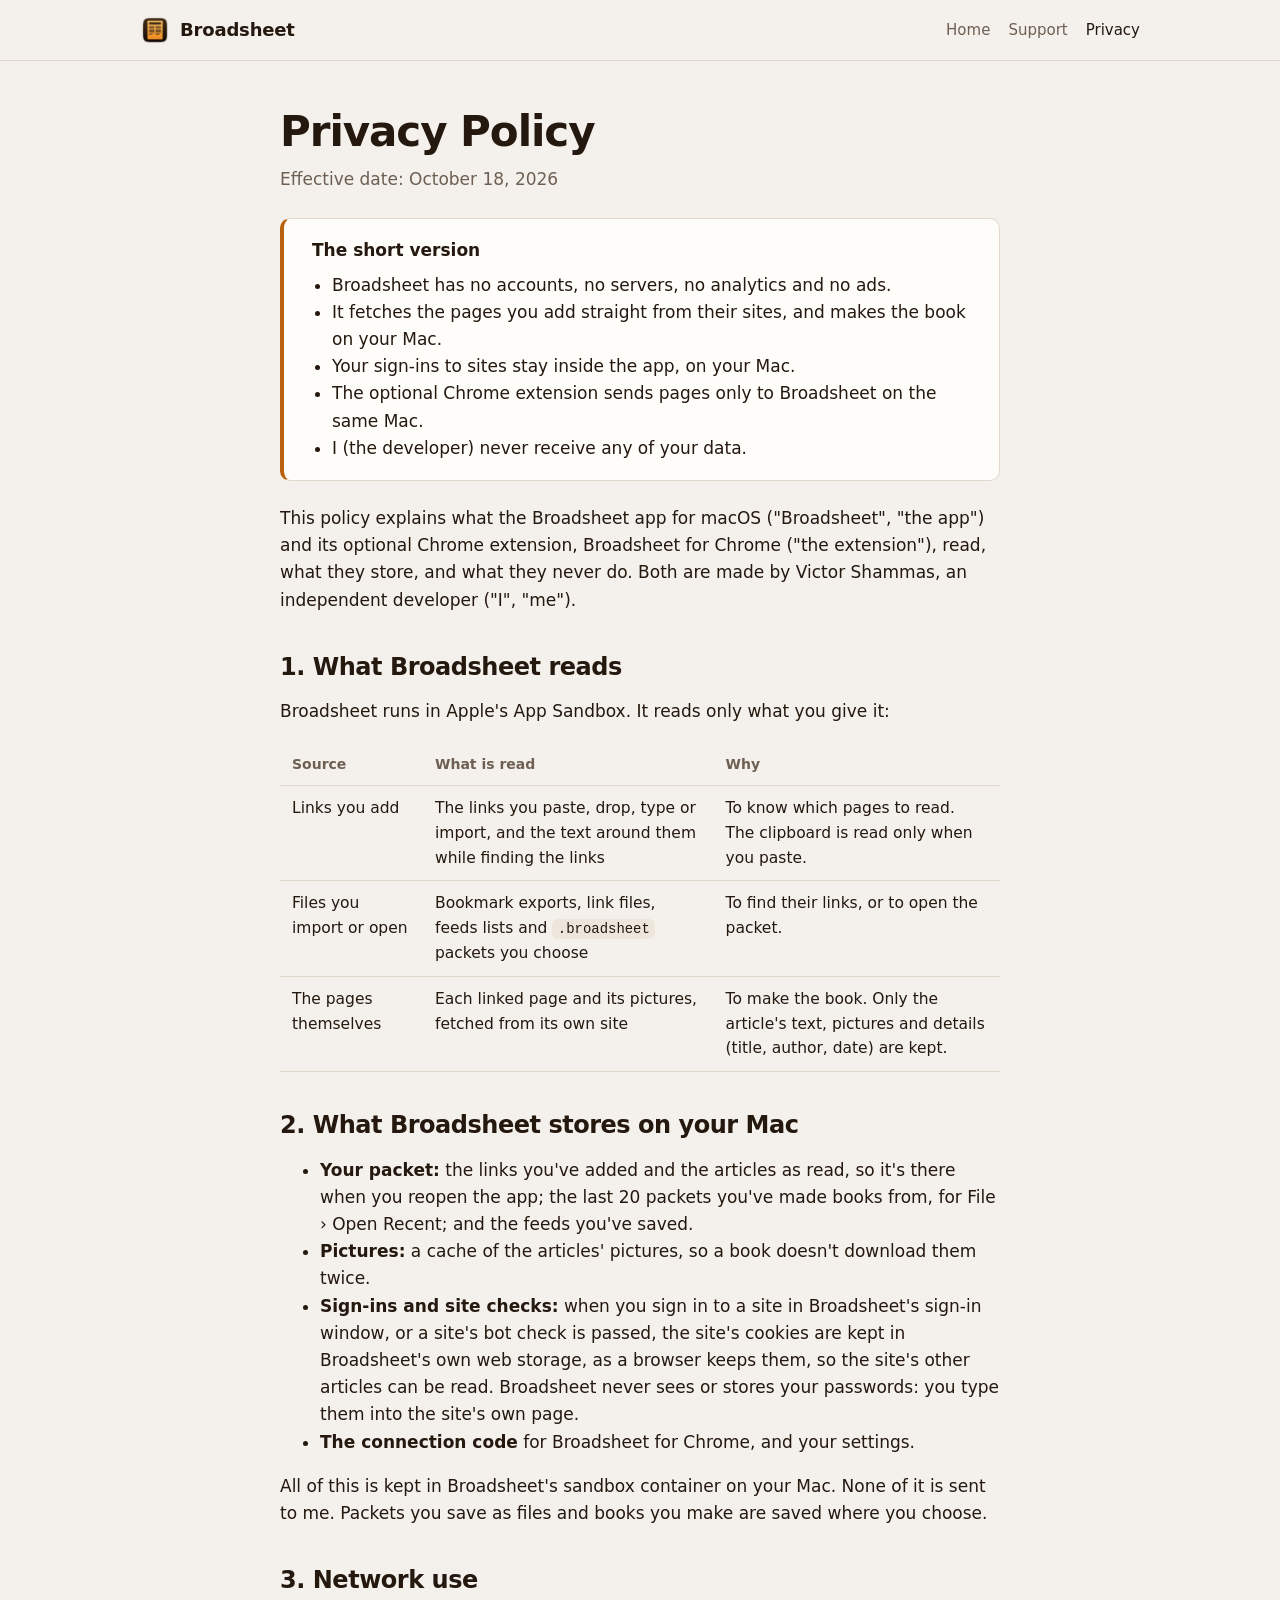
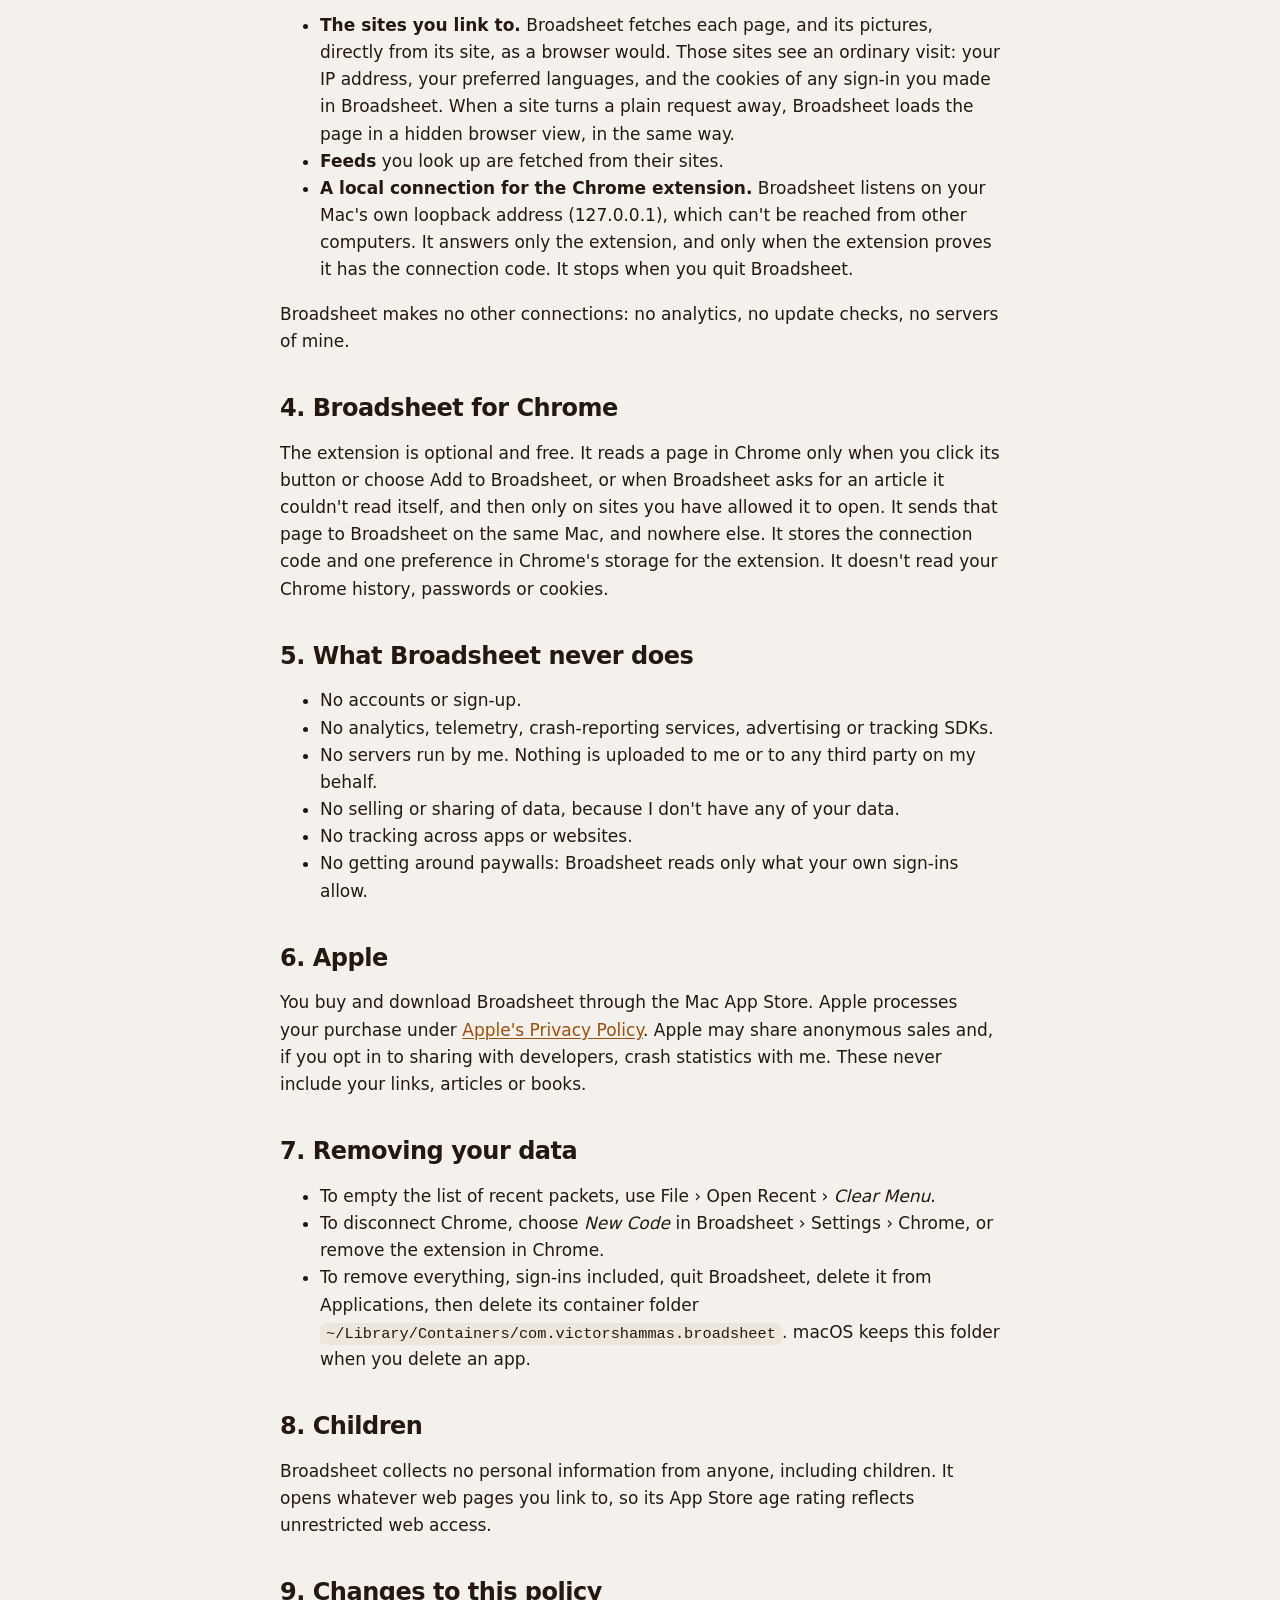
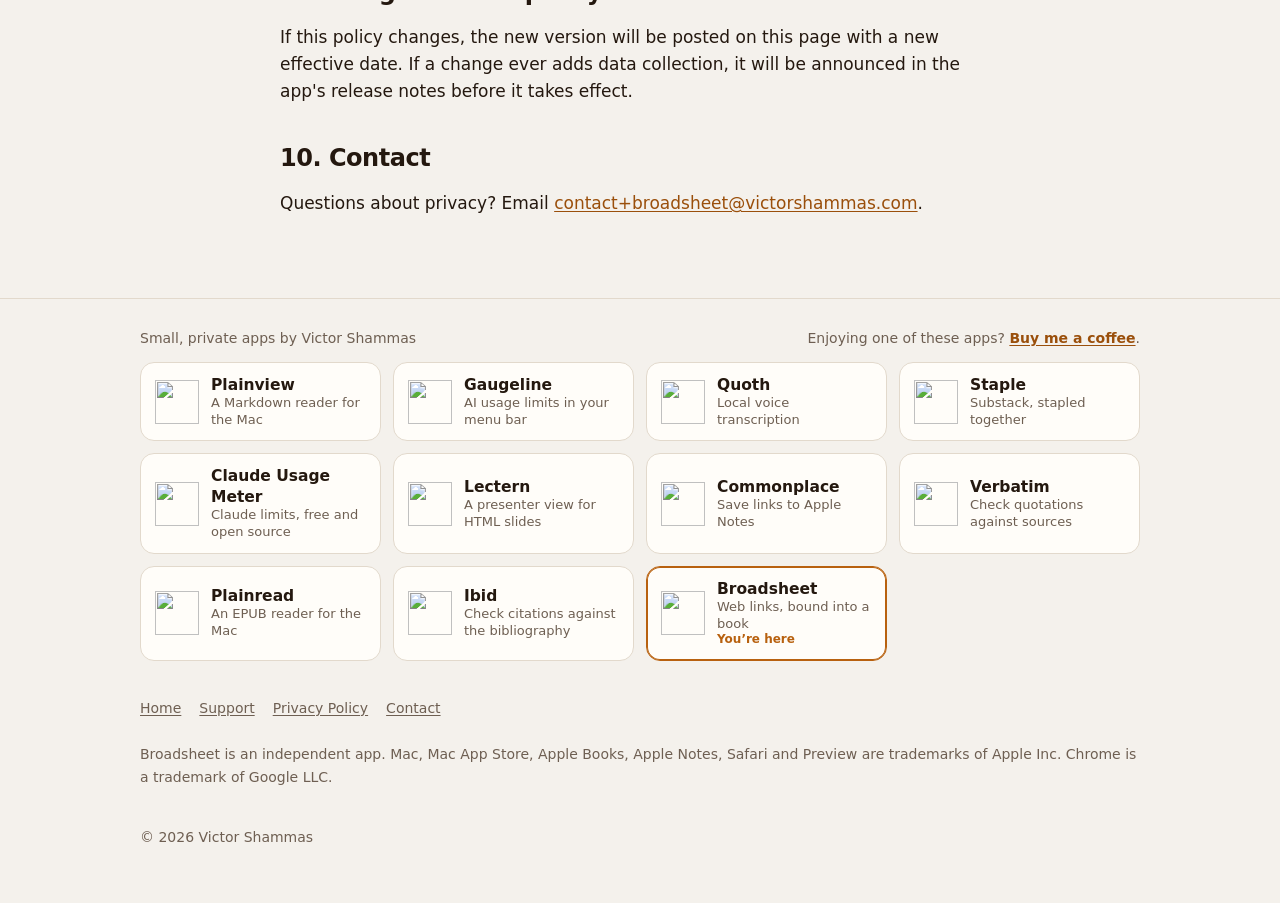
==== privacy.html @ 7d58fc22 "Broadsheet website: home, support and privacy Co-Authored-By: Claude Opus 5.5 <noreply@anthropic.com" ====
<!doctype html>
<html lang="en">
<head>
<meta charset="utf-8">
<meta name="viewport" content="width=device-width, initial-scale=1">
<title>Privacy Policy · Broadsheet</title>
<meta name="description" content="Broadsheet privacy policy: no accounts, no servers, no analytics. Pages come straight from their sites to your Mac, and your sign-ins stay in the app.">
<meta name="color-scheme" content="light dark">
<link rel="icon" type="image/png" href="favicon.png">
<link rel="apple-touch-icon" href="apple-touch-icon.png">
<link rel="stylesheet" href="style.css">
</head>
<body>
<header class="site-header">
  <div class="wrap">
    <a class="brand" href="./"><img src="icon.png" alt="" width="30" height="30">Broadsheet</a>
    <nav class="nav" aria-label="Main">
      <a href="./" class="hide-sm">Home</a>
      <a href="support.html">Support</a>
      <a href="privacy.html" aria-current="page">Privacy</a>
    </nav>
  </div>
</header>

<main class="doc">
  <div class="wrap narrow">
    <h1>Privacy Policy</h1>
    <p class="meta-line">Effective date: October 18, 2026</p>

    <div class="tldr">
      <strong>The short version</strong>
      <ul>
        <li>Broadsheet has no accounts, no servers, no analytics and no ads.</li>
        <li>It fetches the pages you add straight from their sites, and makes the book on your Mac.</li>
        <li>Your sign-ins to sites stay inside the app, on your Mac.</li>
        <li>The optional Chrome extension sends pages only to Broadsheet on the same Mac.</li>
        <li>I (the developer) never receive any of your data.</li>
      </ul>
    </div>

    <p>This policy explains what the Broadsheet app for macOS ("Broadsheet", "the app") and its optional Chrome extension, Broadsheet for Chrome ("the extension"), read, what they store, and what they never do. Both are made by Victor Shammas, an independent developer ("I", "me").</p>

    <h2>1. What Broadsheet reads</h2>
    <p>Broadsheet runs in Apple's App Sandbox. It reads only what you give it:</p>
    <table class="stack">
      <thead><tr><th>Source</th><th>What is read</th><th>Why</th></tr></thead>
      <tbody>
        <tr><td>Links you add</td>
            <td data-label="Read">The links you paste, drop, type or import, and the text around them while finding the links</td>
            <td data-label="Why">To know which pages to read. The clipboard is read only when you paste.</td></tr>
        <tr><td>Files you import or open</td>
            <td data-label="Read">Bookmark exports, link files, feeds lists and <code>.broadsheet</code> packets you choose</td>
            <td data-label="Why">To find their links, or to open the packet.</td></tr>
        <tr><td>The pages themselves</td>
            <td data-label="Read">Each linked page and its pictures, fetched from its own site</td>
            <td data-label="Why">To make the book. Only the article's text, pictures and details (title, author, date) are kept.</td></tr>
      </tbody>
    </table>

    <h2>2. What Broadsheet stores on your Mac</h2>
    <ul>
      <li><strong>Your packet:</strong> the links you've added and the articles as read, so it's there when you reopen the app; the last 20 packets you've made books from, for File › Open Recent; and the feeds you've saved.</li>
      <li><strong>Pictures:</strong> a cache of the articles' pictures, so a book doesn't download them twice.</li>
      <li><strong>Sign-ins and site checks:</strong> when you sign in to a site in Broadsheet's sign-in window, or a site's bot check is passed, the site's cookies are kept in Broadsheet's own web storage, as a browser keeps them, so the site's other articles can be read. Broadsheet never sees or stores your passwords: you type them into the site's own page.</li>
      <li><strong>The connection code</strong> for Broadsheet for Chrome, and your settings.</li>
    </ul>
    <p>All of this is kept in Broadsheet's sandbox container on your Mac. None of it is sent to me. Packets you save as files and books you make are saved where you choose.</p>

    <h2>3. Network use</h2>
    <ul>
      <li><strong>The sites you link to.</strong> Broadsheet fetches each page, and its pictures, directly from its site, as a browser would. Those sites see an ordinary visit: your IP address, your preferred languages, and the cookies of any sign-in you made in Broadsheet. When a site turns a plain request away, Broadsheet loads the page in a hidden browser view, in the same way.</li>
      <li><strong>Feeds</strong> you look up are fetched from their sites.</li>
      <li><strong>A local connection for the Chrome extension.</strong> Broadsheet listens on your Mac's own loopback address (127.0.0.1), which can't be reached from other computers. It answers only the extension, and only when the extension proves it has the connection code. It stops when you quit Broadsheet.</li>
    </ul>
    <p>Broadsheet makes no other connections: no analytics, no update checks, no servers of mine.</p>

    <h2>4. Broadsheet for Chrome</h2>
    <p>The extension is optional and free. It reads a page in Chrome only when you click its button or choose Add to Broadsheet, or when Broadsheet asks for an article it couldn't read itself, and then only on sites you have allowed it to open. It sends that page to Broadsheet on the same Mac, and nowhere else. It stores the connection code and one preference in Chrome's storage for the extension. It doesn't read your Chrome history, passwords or cookies.</p>

    <h2>5. What Broadsheet never does</h2>
    <ul>
      <li>No accounts or sign-up.</li>
      <li>No analytics, telemetry, crash-reporting services, advertising or tracking SDKs.</li>
      <li>No servers run by me. Nothing is uploaded to me or to any third party on my behalf.</li>
      <li>No selling or sharing of data, because I don't have any of your data.</li>
      <li>No tracking across apps or websites.</li>
      <li>No getting around paywalls: Broadsheet reads only what your own sign-ins allow.</li>
    </ul>

    <h2>6. Apple</h2>
    <p>You buy and download Broadsheet through the Mac App Store. Apple processes your purchase under <a href="https://www.apple.com/legal/privacy/">Apple's Privacy Policy</a>. Apple may share anonymous sales and, if you opt in to sharing with developers, crash statistics with me. These never include your links, articles or books.</p>

    <h2>7. Removing your data</h2>
    <ul>
      <li>To empty the list of recent packets, use File › Open Recent › <em>Clear Menu</em>.</li>
      <li>To disconnect Chrome, choose <em>New Code</em> in Broadsheet › Settings › Chrome, or remove the extension in Chrome.</li>
      <li>To remove everything, sign-ins included, quit Broadsheet, delete it from Applications, then delete its container folder <code>~/Library/Containers/com.victorshammas.broadsheet</code>. macOS keeps this folder when you delete an app.</li>
    </ul>

    <h2>8. Children</h2>
    <p>Broadsheet collects no personal information from anyone, including children. It opens whatever web pages you link to, so its App Store age rating reflects unrestricted web access.</p>

    <h2>9. Changes to this policy</h2>
    <p>If this policy changes, the new version will be posted on this page with a new effective date. If a change ever adds data collection, it will be announced in the app's release notes before it takes effect.</p>

    <h2>10. Contact</h2>
    <p>Questions about privacy? Email <a href="mailto:contact+broadsheet@victorshammas.com">contact+broadsheet@victorshammas.com</a>.</p>
  </div>
</main>

<section class="app-bar" aria-label="Apps by Victor Shammas">
  <div class="wrap">
    <div class="app-bar-head">
      <p class="app-bar-title"><a href="https://victorshammas.com/apps/">Small, private apps by Victor Shammas</a></p>
      <p class="app-bar-coffee">Enjoying one of these apps? <a href="https://buymeacoffee.com/victorshammas">Buy me a coffee</a>.</p>
    </div>
    <div class="app-tiles">
      <a class="app-tile" href="https://victorshammas.com/plainview/"><img src="https://victorshammas.com/plainview/icon.png" alt="" width="44" height="44"><span><strong>Plainview</strong><small>A Markdown reader for the Mac</small></span></a>
      <a class="app-tile" href="https://victorshammas.com/gaugeline/"><img src="https://victorshammas.com/gaugeline/icon.png" alt="" width="44" height="44"><span><strong>Gaugeline</strong><small>AI usage limits in your menu bar</small></span></a>
      <a class="app-tile" href="https://victorshammas.com/quoth/"><img src="https://victorshammas.com/quoth/icon.png" alt="" width="44" height="44"><span><strong>Quoth</strong><small>Local voice transcription</small></span></a>
      <a class="app-tile" href="https://victorshammas.com/staple/"><img src="https://victorshammas.com/staple/icon.png" alt="" width="44" height="44"><span><strong>Staple</strong><small>Substack, stapled together</small></span></a>
      <a class="app-tile" href="https://victorshammas.com/claude-usage-meter/"><img src="https://victorshammas.com/claude-usage-meter/icon.png" alt="" width="44" height="44"><span><strong>Claude Usage Meter</strong><small>Claude limits, free and open source</small></span></a>
      <a class="app-tile" href="https://victorshammas.com/lectern/"><img src="https://victorshammas.com/lectern/icon.png" alt="" width="44" height="44"><span><strong>Lectern</strong><small>A presenter view for HTML slides</small></span></a>
      <a class="app-tile" href="https://victorshammas.com/commonplace/"><img src="https://victorshammas.com/commonplace/icon.png" alt="" width="44" height="44"><span><strong>Commonplace</strong><small>Save links to Apple Notes</small></span></a>
      <a class="app-tile" href="https://victorshammas.com/verbatim/"><img src="https://victorshammas.com/verbatim/icon.png" alt="" width="44" height="44"><span><strong>Verbatim</strong><small>Check quotations against sources</small></span></a>
      <a class="app-tile" href="https://victorshammas.com/plainread/"><img src="https://victorshammas.com/plainread/icon.png" alt="" width="44" height="44"><span><strong>Plainread</strong><small>An EPUB reader for the Mac</small></span></a>
      <a class="app-tile" href="https://victorshammas.com/ibid/"><img src="https://victorshammas.com/ibid/icon.png" alt="" width="44" height="44"><span><strong>Ibid</strong><small>Check citations against the bibliography</small></span></a>
      <a class="app-tile current" aria-current="page" href="https://victorshammas.com/broadsheet/"><img src="https://victorshammas.com/broadsheet/icon.png" alt="" width="44" height="44"><span><strong>Broadsheet</strong><small>Web links, bound into a book</small><em>You’re here</em></span></a>
    </div>
  </div>
</section>

<footer>
  <div class="wrap">
    <nav aria-label="Footer"><a href="./">Home</a><a href="support.html">Support</a><a href="privacy.html">Privacy Policy</a><a href="mailto:contact+broadsheet@victorshammas.com">Contact</a></nav>
    <p>Broadsheet is an independent app. Mac, Mac App Store, Apple Books, Apple Notes, Safari and Preview are trademarks of Apple Inc. Chrome is a trademark of Google LLC.</p>
    <p>© 2026 Victor Shammas</p>
  </div>
</footer>
</body>
</html>
---- style.css ----
/* Broadsheet site: one stylesheet, no external fonts, scripts or trackers.
   Shared with Plainview, Gaugeline, Quoth, Lectern, Commonplace, Verbatim, Plainread and Ibid
   (victorshammas.com); only the hero figure differs. */
:root {
  /* Brand palette, matching the app icon: espresso (#46321F → #1C140E), amber (#FFC56A → #EE8A25), cream (#FFF1DC). */
  --bg: #f4f1ec;
  --surface: #fffdf9;
  --surface-2: #ece6dd;
  --text: #24180f;
  --muted: #6e5f52;
  --line: #e2d9cc;
  --accent: #b8610f;
  --accent-ink: #ffffff;
  --link: #9a4f0b;
  --glow: rgba(238, 138, 37, .14);
  --ok: #3fa66b;
  --warn: #e8a33a;
  --bad: #e0563a;
  --track: #e7dfd3;
  --code-bg: #ede6dc;
  --shadow: 0 1px 2px rgba(36, 24, 15, .06), 0 8px 28px rgba(36, 24, 15, .09);
  --radius: 14px;
  color-scheme: light dark;
}
@media (prefers-color-scheme: dark) {
  :root {
    --bg: #1c140e;
    --surface: #2a1f16;
    --surface-2: #241a12;
    --text: #f6ebdd;
    --muted: #bca892;
    --line: #46321f;
    --accent: #ffb457;
    --accent-ink: #1c140e;
    --link: #ffc56a;
    --glow: rgba(255, 197, 106, .12);
    --track: #46321f;
    --code-bg: #33261b;
    --shadow: 0 1px 2px rgba(0, 0, 0, .35), 0 10px 30px rgba(0, 0, 0, .4);
  }
}

* { box-sizing: border-box; }
html { -webkit-text-size-adjust: 100%; }
body {
  margin: 0;
  background: var(--bg);
  color: var(--text);
  font: 17px/1.6 -apple-system, BlinkMacSystemFont, "SF Pro Text", "Segoe UI", system-ui, sans-serif;
  -webkit-font-smoothing: antialiased;
}
a { color: var(--link); text-underline-offset: 2px; }
a:hover { text-decoration-thickness: 2px; }
img { max-width: 100%; height: auto; }
code, kbd {
  font: .9em/1.4 ui-monospace, "SF Mono", Menlo, monospace;
  background: var(--code-bg);
  border-radius: 6px;
  padding: .12em .4em;
  overflow-wrap: anywhere;
}
pre {
  background: var(--code-bg);
  border-radius: 10px;
  padding: 14px 16px;
  overflow-x: auto;
  font: 14px/1.5 ui-monospace, "SF Mono", Menlo, monospace;
}
pre code { background: none; padding: 0; }

.wrap { max-width: 1040px; margin: 0 auto; padding: 0 20px; }
.narrow { max-width: 760px; }

/* Header */
.site-header { border-bottom: 1px solid var(--line); background: color-mix(in srgb, var(--bg) 88%, transparent); position: sticky; top: 0; backdrop-filter: saturate(160%) blur(12px); -webkit-backdrop-filter: saturate(160%) blur(12px); z-index: 10; }
.site-header .wrap { display: flex; align-items: center; justify-content: space-between; gap: 16px; height: 60px; }
.brand { display: flex; align-items: center; gap: 10px; font-weight: 700; font-size: 18px; color: var(--text); text-decoration: none; letter-spacing: -.01em; }
.brand img { width: 30px; height: 30px; }
.nav { display: flex; gap: 18px; font-size: 15px; }
.nav a { color: var(--muted); text-decoration: none; }
.nav a:hover, .nav a[aria-current="page"] { color: var(--text); }

/* Hero */
.hero { padding: 72px 0 40px; background: radial-gradient(60% 70% at 78% 40%, var(--glow), transparent 70%); }
.hero .wrap { display: grid; grid-template-columns: 1.05fr 1fr; gap: 48px; align-items: center; }
.hero-icon { width: 96px; height: 96px; margin-bottom: 18px; }
h1 { font-size: clamp(34px, 5vw, 52px); line-height: 1.08; letter-spacing: -.025em; margin: 0 0 18px; }
.lede { font-size: 20px; color: var(--muted); margin: 0 0 26px; max-width: 34em; }
.cta-row { display: flex; flex-wrap: wrap; align-items: center; gap: 14px 18px; }
.btn {
  display: inline-flex; align-items: center; gap: 10px;
  background: var(--text); color: var(--bg);
  padding: 12px 20px; border-radius: 12px;
  font-weight: 600; text-decoration: none; font-size: 16px;
}
.btn:hover { opacity: .9; }
.btn small { font-weight: 500; opacity: .75; }
.fineprint { color: var(--muted); font-size: 14px; }

/* App window mock (pure CSS): the packet's links beside the live preview of the book. */
.mock { margin: 0; background: var(--surface); border: 1px solid var(--line); border-radius: 12px; box-shadow: var(--shadow); overflow: hidden; }
.win-bar { display: flex; align-items: center; gap: 8px; height: 34px; padding: 0 14px; border-bottom: 1px solid var(--line); background: var(--surface-2); font-size: 13px; font-weight: 600; color: var(--muted); }
.win-bar i { width: 12px; height: 12px; border-radius: 50%; background: #ff5f57; }
.win-bar i:nth-child(2) { background: #febc2e; } .win-bar i:nth-child(3) { background: #28c840; margin-right: 8px; }
.win-bar .title { flex: 1; text-align: center; margin-right: 60px; }
.app-mock { display: grid; grid-template-columns: 200px 1fr; min-height: 380px; }
.links { border-right: 1px solid var(--line); font-size: 12px; display: flex; flex-direction: column; }
.links ol { list-style: none; margin: 0; padding: 6px 0; flex: 1; }
.links li { padding: 6px 12px; border-bottom: 1px solid var(--line); }
.links li b { display: block; font-weight: 600; font-size: 12px; line-height: 1.3; color: var(--text); }
.links li span { color: var(--muted); font-size: 11px; }
.links li.cur { background: var(--glow); }
.links li .wait { color: var(--warn); }
.bar { display: flex; align-items: center; gap: 8px; padding: 8px 10px; border-top: 1px solid var(--line); background: var(--surface-2); font-size: 11px; color: var(--muted); }
.bar .sum { white-space: nowrap; }
.bar .seg { display: inline-flex; border: 1px solid var(--line); border-radius: 6px; overflow: hidden; margin-left: auto; }
.bar .seg span { padding: 2px 6px; }
.bar .seg .on { background: var(--surface); color: var(--text); font-weight: 600; }
.bar .make { background: var(--text); color: var(--bg); border-radius: 6px; padding: 3px 8px; font-weight: 600; }
.preview { background: color-mix(in srgb, var(--surface-2) 70%, #8a8279 12%); padding: 18px; display: grid; place-items: start center; }
/* One sheet of the book: its contents are its cover. Always paper-white, as printed. */
.sheet { width: 100%; max-width: 300px; aspect-ratio: 210 / 297; background: #fffefb; color: #1b1a17; box-shadow: 0 1px 3px rgba(0, 0, 0, .25); padding: 22px 22px; font-family: Charter, "Iowan Old Style", Georgia, serif; overflow: hidden; }
.sheet .line { font: 7.5px/1.4 -apple-system, "Helvetica Neue", sans-serif; color: #6d6860; margin: 0; padding-bottom: 6px; border-bottom: .8px solid #1b1a17; }
.sheet ol { list-style: none; margin: 0; padding: 0; }
.sheet li { display: grid; grid-template-columns: 1fr auto; column-gap: 6px; padding: 7px 0 8px; border-bottom: .5px solid #d8d2c8; }
.sheet .site { grid-column: 1 / -1; font-size: 7px; letter-spacing: .07em; text-transform: uppercase; color: #77716a; }
.sheet .t { font-size: 11px; line-height: 1.18; }
.sheet .lead .t { font-size: 15px; line-height: 1.12; }
.sheet .pg { font-size: 8px; color: #77716a; }
.sheet .meta { grid-column: 1; font-size: 7.5px; font-style: italic; color: #77716a; margin-top: 2px; }
.sheet .dek { grid-column: 1; font-size: 8.5px; line-height: 1.32; color: #34322e; margin-top: 3px; }
@media (max-width: 560px) { .app-mock { grid-template-columns: 1fr; } .links { display: none; } .win-bar .title { margin-right: 0; } }

/* Sections */
section { padding: 48px 0; }
h2 { font-size: clamp(26px, 3.4vw, 34px); letter-spacing: -.02em; line-height: 1.15; margin: 0 0 12px; }
h3 { font-size: 19px; margin: 0 0 6px; letter-spacing: -.01em; }
.section-lede { color: var(--muted); margin: 0 0 28px; max-width: 40em; }
.grid { display: grid; grid-template-columns: repeat(3, 1fr); gap: 16px; }
.card { background: var(--surface); border: 1px solid var(--line); border-radius: var(--radius); padding: 24px 28px; }
.card p { margin: 0; color: var(--muted); font-size: 15.5px; }
.steps { counter-reset: s; display: grid; grid-template-columns: repeat(3, 1fr); gap: 16px; }
.steps .card::before { counter-increment: s; content: counter(s); display: inline-grid; place-items: center; width: 30px; height: 30px; border-radius: 50%; background: var(--accent); color: var(--accent-ink); font-weight: 700; margin-bottom: 10px; }
.band { background: var(--surface-2); border-block: 1px solid var(--line); }
.checks { list-style: none; padding: 0; margin: 0; display: grid; grid-template-columns: 1fr 1fr; gap: 10px 28px; }
.checks li { padding-left: 28px; position: relative; }
.checks li::before { content: ""; position: absolute; left: 4px; top: .45em; width: 12px; height: 7px; border-left: 2.5px solid var(--accent); border-bottom: 2.5px solid var(--accent); transform: rotate(-45deg); }

/* Docs pages */
.doc { padding: 48px 0 24px; }
.doc h1 { font-size: clamp(30px, 4.4vw, 42px); }
.doc h2 { font-size: 24px; margin-top: 40px; }
.doc h3 { margin-top: 26px; }
.doc p, .doc li { color: var(--text); }
.doc .meta-line { color: var(--muted); margin-top: -6px; }
.tldr { background: var(--surface); border: 1px solid var(--line); border-left: 4px solid var(--accent); border-radius: 10px; padding: 18px 28px; margin: 24px 0; }
.tldr ul { margin: 8px 0 0; padding-left: 20px; }
table { width: 100%; border-collapse: collapse; margin: 16px 0; font-size: 15.5px; display: block; overflow-x: auto; }
th, td { text-align: left; vertical-align: top; padding: 10px 12px; border-bottom: 1px solid var(--line); }
th { color: var(--muted); font-weight: 600; font-size: 14px; }
details { background: var(--surface); border: 1px solid var(--line); border-radius: 12px; padding: 6px 28px; margin: 12px 0; }
details[open] { padding-bottom: 18px; }
summary { cursor: pointer; font-weight: 600; padding: 14px 0; list-style-position: inside; }
summary::-webkit-details-marker { margin-right: 6px; }
details > :not(summary) { margin-left: 0; margin-right: 0; }
summary::marker { color: var(--muted); }
.toc { display: flex; flex-wrap: wrap; gap: 8px; margin: 18px 0 8px; padding: 0; list-style: none; }
.toc a { display: inline-block; padding: 6px 12px; border: 1px solid var(--line); border-radius: 999px; text-decoration: none; color: var(--text); font-size: 14.5px; background: var(--surface); }

/* Footer */
footer { border-top: 1px solid var(--line); margin-top: 40px; padding: 28px 0 40px; color: var(--muted); font-size: 14px; }
footer .wrap { display: grid; gap: 10px; }
footer nav { display: flex; flex-wrap: wrap; gap: 18px; }
footer a { color: var(--muted); }

@media (max-width: 820px) {
  details, .card, .tldr { padding-left: 20px; padding-right: 20px; }
  .hero { padding-top: 40px; }
  .hero .wrap, .grid, .steps { grid-template-columns: 1fr; }
  .hero .wrap { gap: 32px; }
  .checks { grid-template-columns: 1fr; }
  .nav { gap: 14px; }
}
@media (max-width: 600px) {
  .stack thead { display: none; }
  .stack, .stack tbody, .stack tr, .stack td { display: block; width: 100%; }
  .stack tr { border-bottom: 1px solid var(--line); padding: 8px 0; }
  .stack td { border: 0; padding: 4px 0; }
  .stack td:first-child { font-weight: 600; }
  .stack td:not(:first-child)::before { content: attr(data-label) ": "; color: var(--muted); font-weight: 600; }
}
@media (max-width: 420px) {
  .nav a.hide-sm { display: none; }
  body { font-size: 16px; }
  .lede { font-size: 18px; }
}

/* App bar: the family of apps, shared by every site (Plainview, Gaugeline, Quoth, Staple, Claude Usage Meter, Lectern, Commonplace). */
.app-bar { border-top: 1px solid var(--line); margin-top: 40px; padding: 28px 0 8px; }
.app-bar + footer { margin-top: 0; border-top: 0; }
.app-bar-title { color: var(--muted); font-size: 14px; margin: 0 0 12px; }
.app-bar-head { display: flex; flex-wrap: wrap; justify-content: space-between; align-items: baseline; gap: 4px 18px; margin: 0 0 12px; }
.app-bar-head p { margin: 0; color: var(--muted); font-size: 14px; }
.app-bar-title a { color: inherit; text-decoration: none; }
.app-bar-title a:hover { color: var(--text); text-decoration: underline; }
.app-bar-coffee a { color: var(--link); font-weight: 600; }
.app-tiles { display: grid; grid-template-columns: repeat(4, 1fr); gap: 12px; }
.app-tile { display: flex; align-items: center; gap: 12px; padding: 12px 14px; border: 1px solid var(--line); border-radius: var(--radius); background: var(--surface); color: var(--text); text-decoration: none; }
.app-tile:hover { border-color: var(--accent); }
.app-tile img { width: 44px; height: 44px; flex: none; }
.app-tile span { display: grid; line-height: 1.3; }
.app-tile strong { font-size: 15.5px; }
.app-tile small { color: var(--muted); font-size: 13px; }
.app-tile em { color: var(--accent); font-size: 12px; font-style: normal; font-weight: 600; }
.app-tile.current { box-shadow: inset 0 0 0 1px var(--accent); border-color: var(--accent); }
/* Seven apps: four across, then three; icon beside the text. */
@media (max-width: 1000px) { .app-tiles { grid-template-columns: repeat(3, 1fr); } }
@media (max-width: 760px) { .app-tiles { grid-template-columns: 1fr 1fr; } }
@media (max-width: 560px) { .app-tiles { grid-template-columns: 1fr; } }
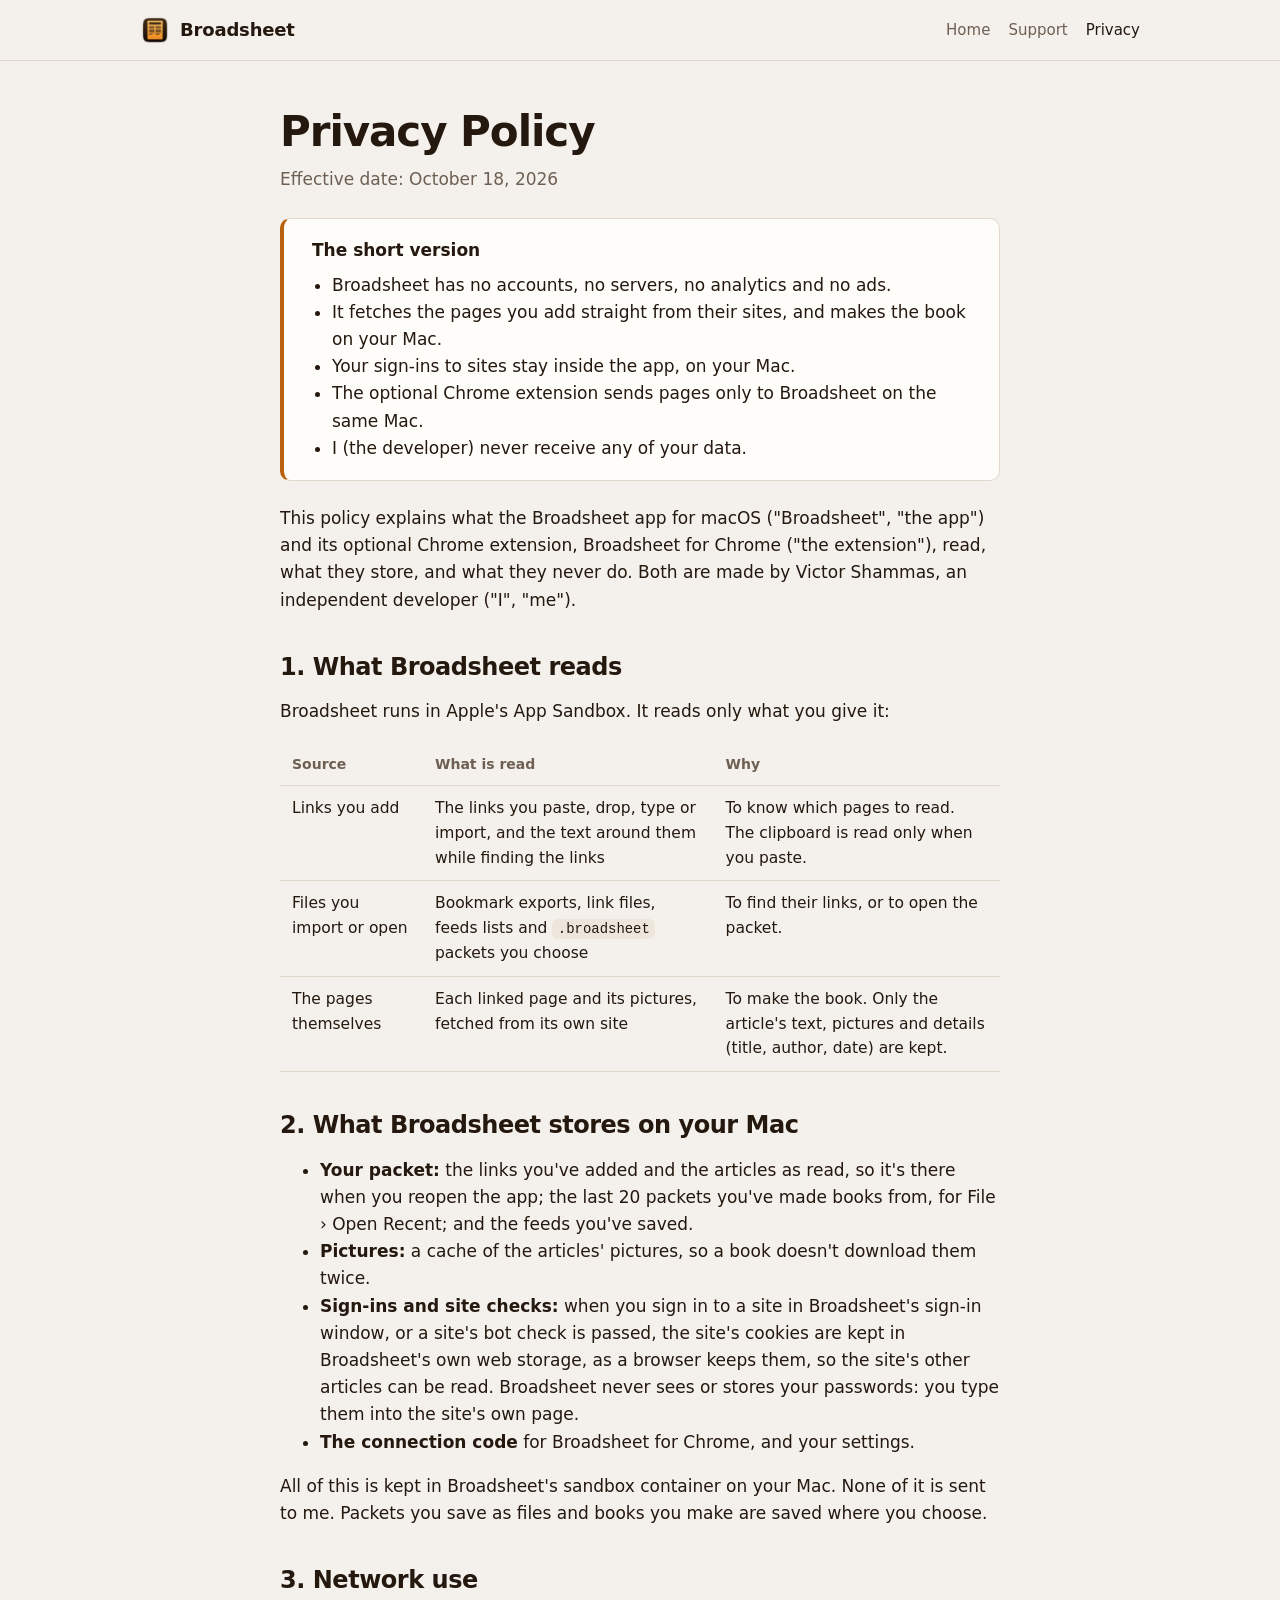
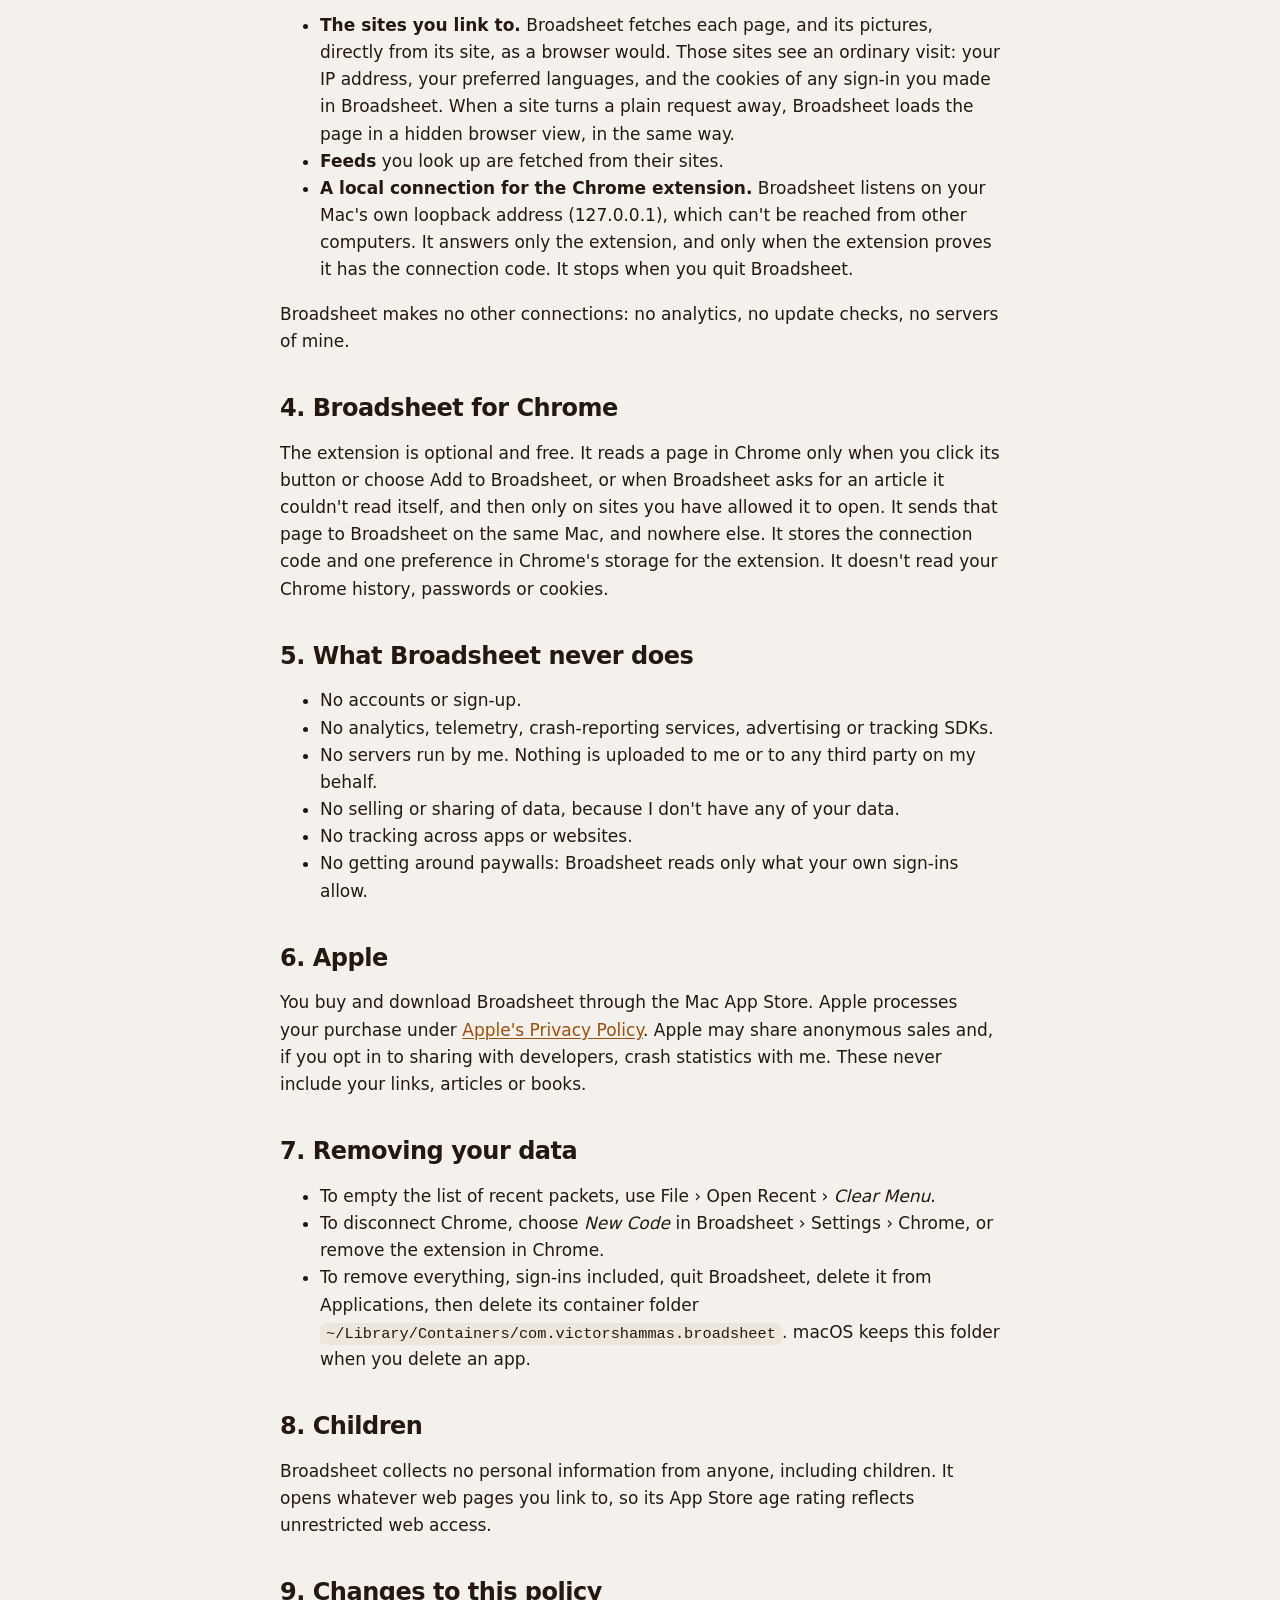
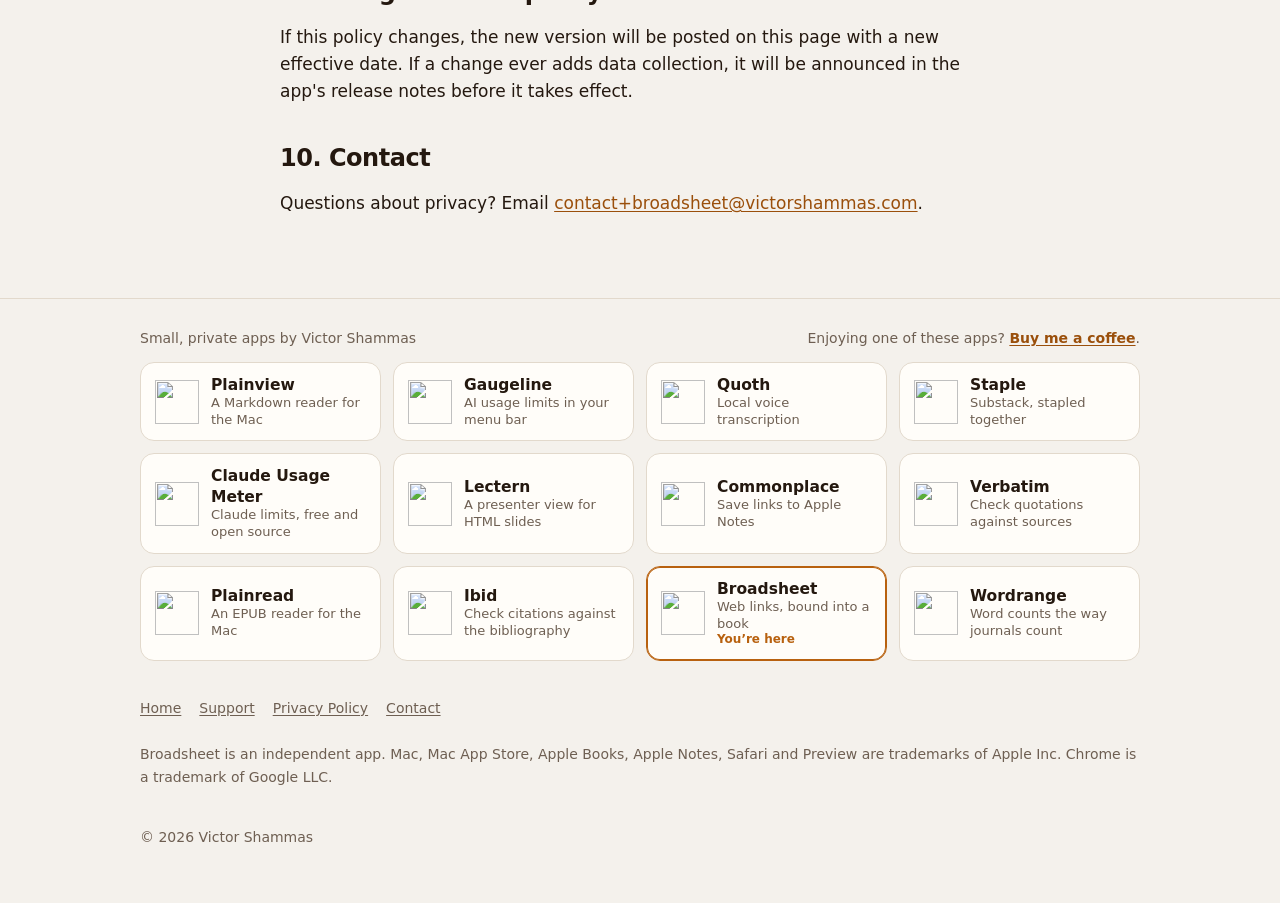
==== commit 25053346: "App bar: add Wordrange Co-Authored-By: Claude Opus 5.5 <noreply@anthropic.com> Claude-Session: https" ====
--- a/privacy.html
+++ b/privacy.html
@@ -126,6 +126,7 @@
       <a class="app-tile" href="https://victorshammas.com/plainread/"><img src="https://victorshammas.com/plainread/icon.png" alt="" width="44" height="44"><span><strong>Plainread</strong><small>An EPUB reader for the Mac</small></span></a>
       <a class="app-tile" href="https://victorshammas.com/ibid/"><img src="https://victorshammas.com/ibid/icon.png" alt="" width="44" height="44"><span><strong>Ibid</strong><small>Check citations against the bibliography</small></span></a>
       <a class="app-tile current" aria-current="page" href="https://victorshammas.com/broadsheet/"><img src="https://victorshammas.com/broadsheet/icon.png" alt="" width="44" height="44"><span><strong>Broadsheet</strong><small>Web links, bound into a book</small><em>You’re here</em></span></a>
+      <a class="app-tile" href="https://victorshammas.com/wordrange/"><img src="https://victorshammas.com/wordrange/icon.png" alt="" width="44" height="44"><span><strong>Wordrange</strong><small>Word counts the way journals count</small></span></a>
     </div>
   </div>
 </section>
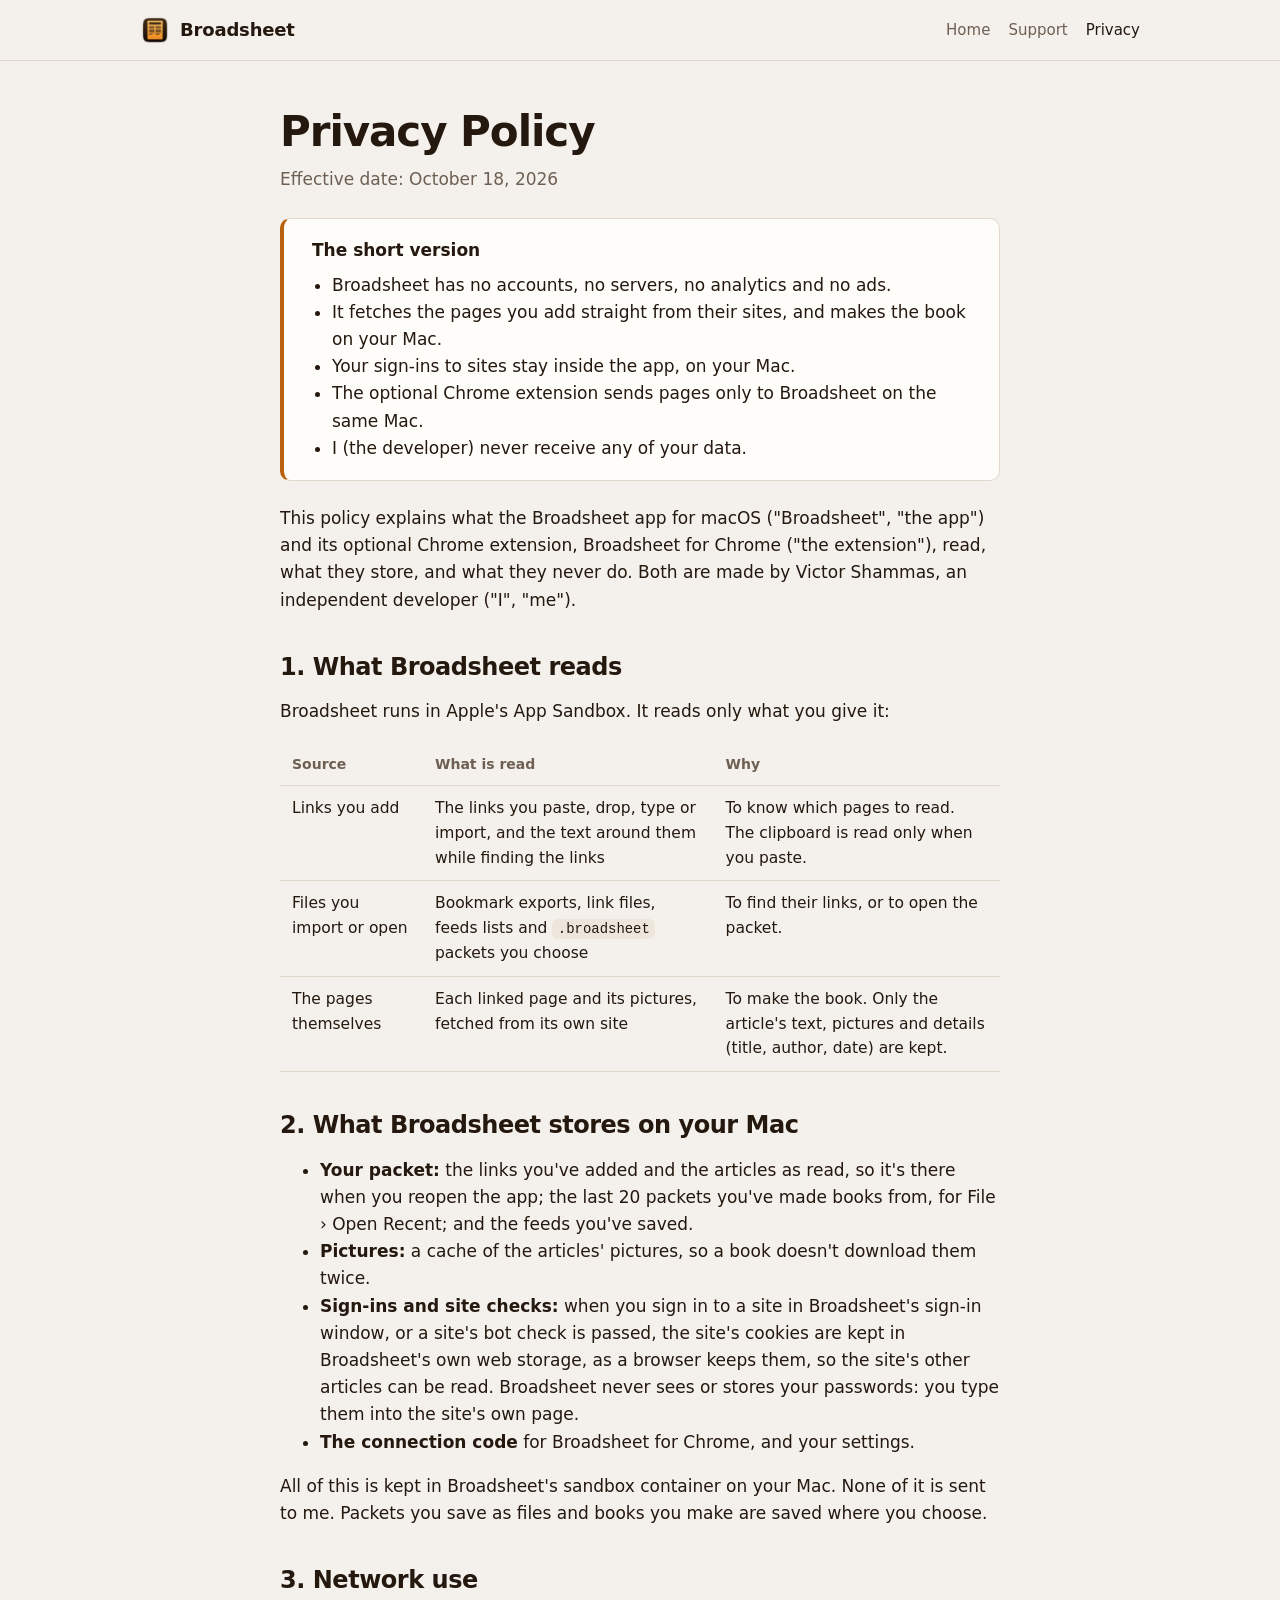
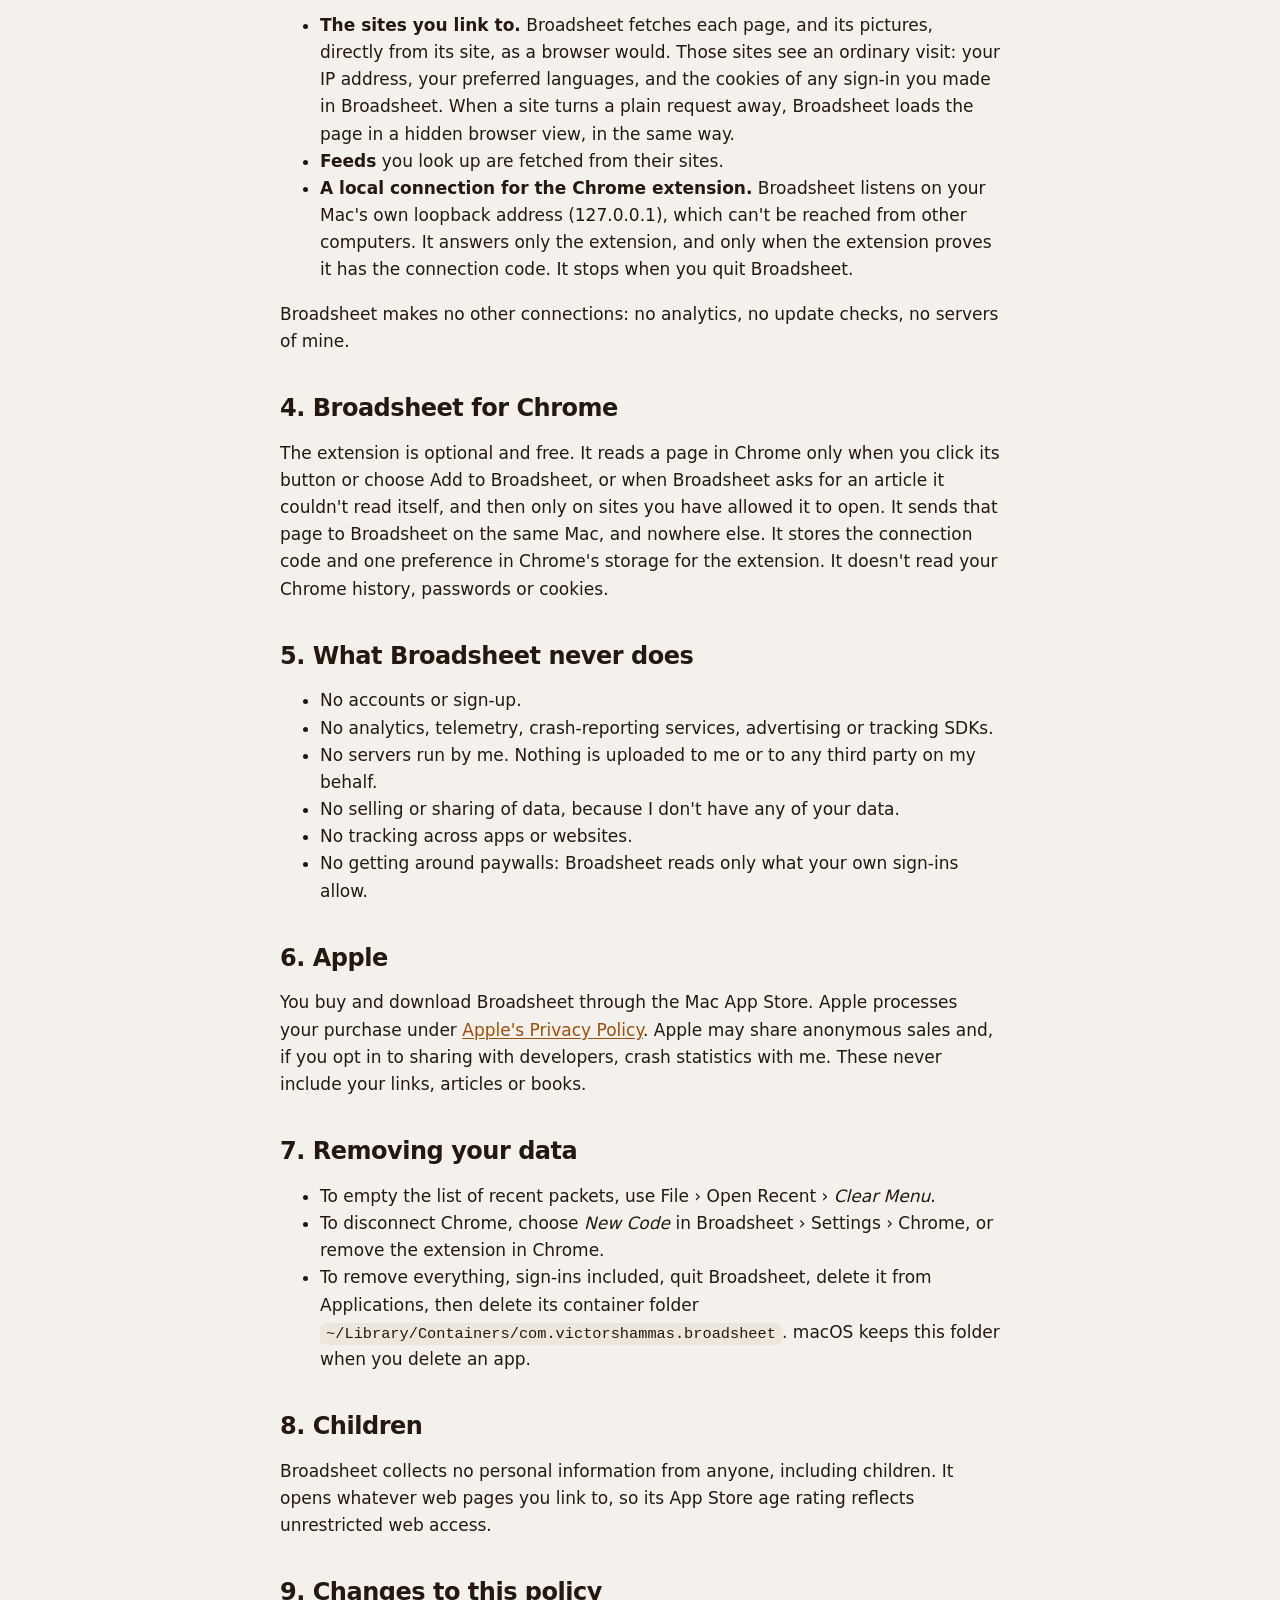
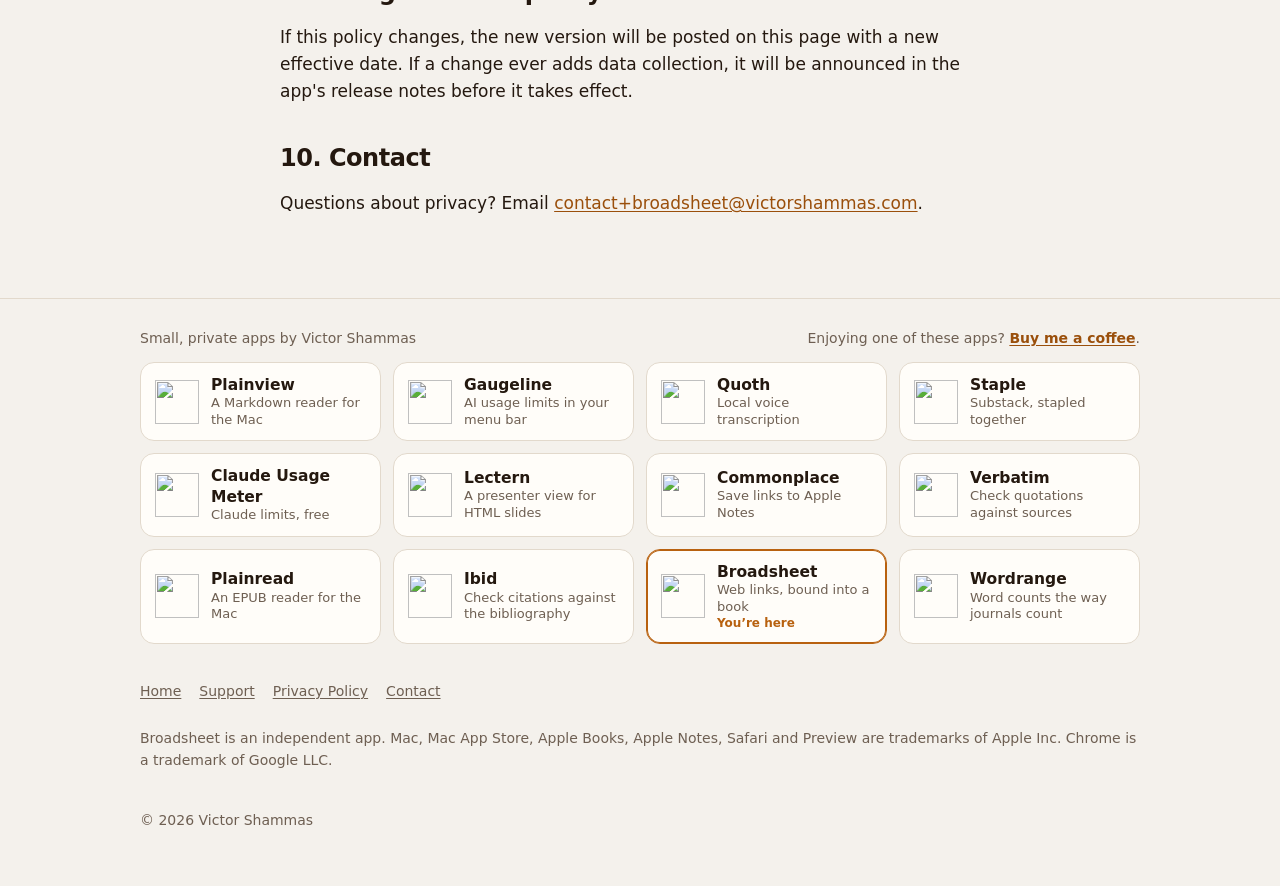
==== commit 24ff8ea9: "App bar: Claude Usage Meter is free (its source is now private) Co-Authored-By: Claude Opus 5.5 <nor" ====
--- a/privacy.html
+++ b/privacy.html
@@ -119,7 +119,7 @@
       <a class="app-tile" href="https://victorshammas.com/gaugeline/"><img src="https://victorshammas.com/gaugeline/icon.png" alt="" width="44" height="44"><span><strong>Gaugeline</strong><small>AI usage limits in your menu bar</small></span></a>
       <a class="app-tile" href="https://victorshammas.com/quoth/"><img src="https://victorshammas.com/quoth/icon.png" alt="" width="44" height="44"><span><strong>Quoth</strong><small>Local voice transcription</small></span></a>
       <a class="app-tile" href="https://victorshammas.com/staple/"><img src="https://victorshammas.com/staple/icon.png" alt="" width="44" height="44"><span><strong>Staple</strong><small>Substack, stapled together</small></span></a>
-      <a class="app-tile" href="https://victorshammas.com/claude-usage-meter/"><img src="https://victorshammas.com/claude-usage-meter/icon.png" alt="" width="44" height="44"><span><strong>Claude Usage Meter</strong><small>Claude limits, free and open source</small></span></a>
+      <a class="app-tile" href="https://victorshammas.com/claude-usage-meter/"><img src="https://victorshammas.com/claude-usage-meter/icon.png" alt="" width="44" height="44"><span><strong>Claude Usage Meter</strong><small>Claude limits, free</small></span></a>
       <a class="app-tile" href="https://victorshammas.com/lectern/"><img src="https://victorshammas.com/lectern/icon.png" alt="" width="44" height="44"><span><strong>Lectern</strong><small>A presenter view for HTML slides</small></span></a>
       <a class="app-tile" href="https://victorshammas.com/commonplace/"><img src="https://victorshammas.com/commonplace/icon.png" alt="" width="44" height="44"><span><strong>Commonplace</strong><small>Save links to Apple Notes</small></span></a>
       <a class="app-tile" href="https://victorshammas.com/verbatim/"><img src="https://victorshammas.com/verbatim/icon.png" alt="" width="44" height="44"><span><strong>Verbatim</strong><small>Check quotations against sources</small></span></a>
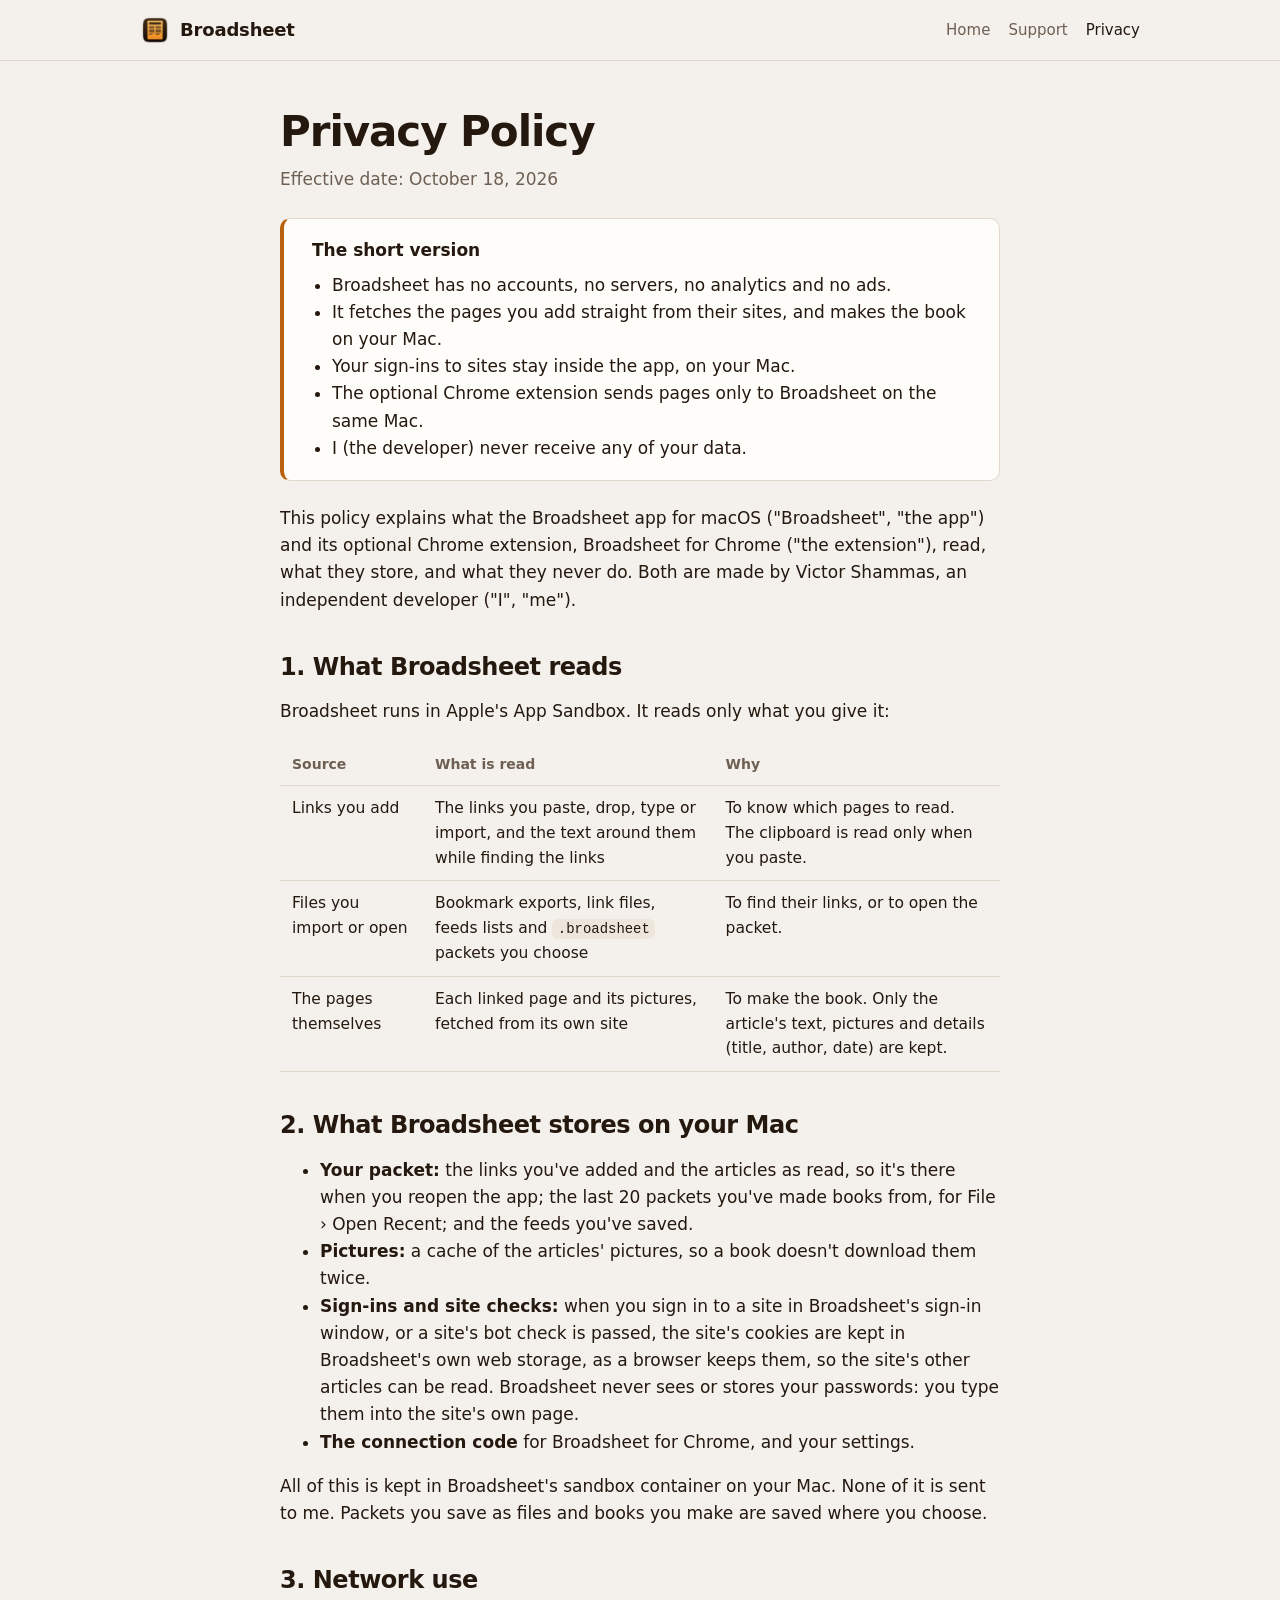
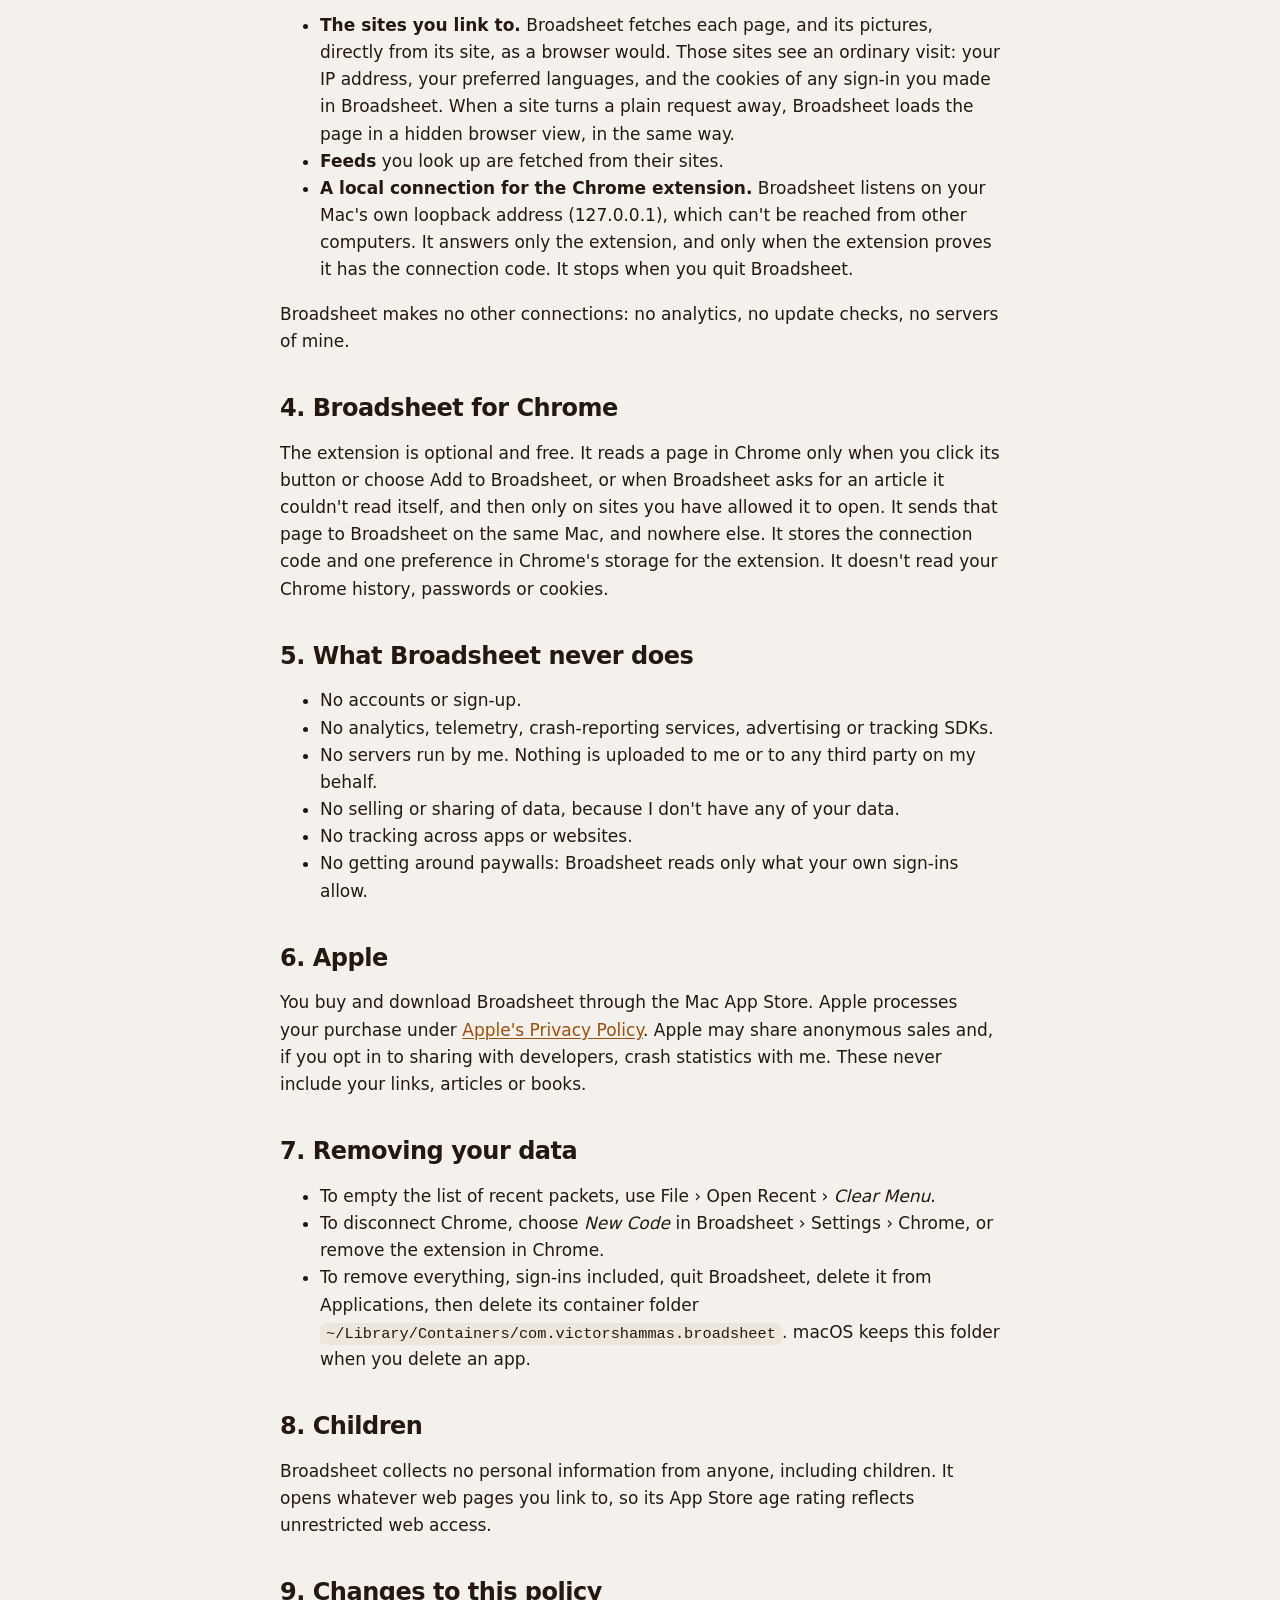
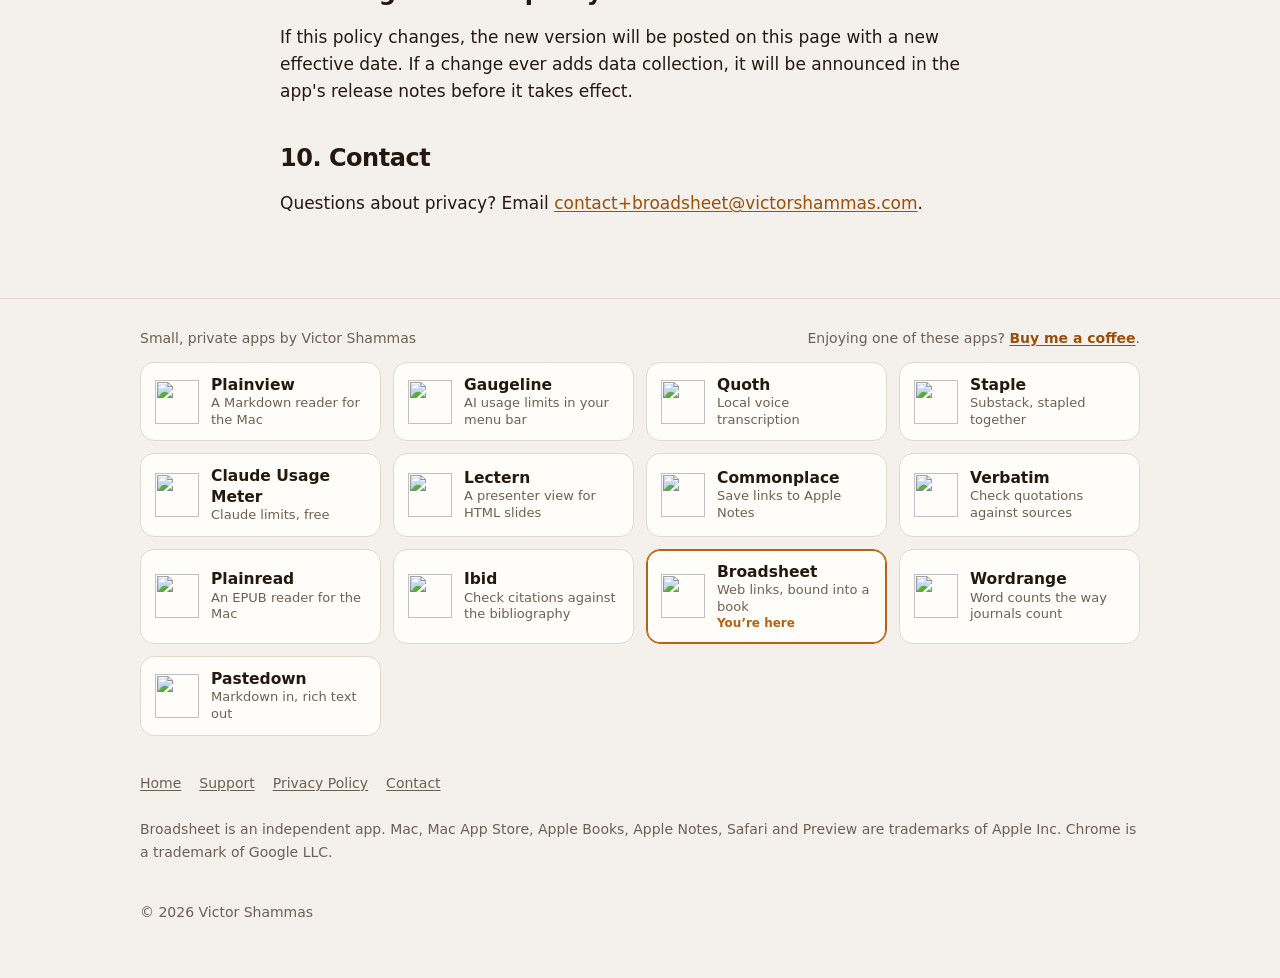
==== commit f9a6f0b9: "App bar: add Pastedown Co-Authored-By: Claude Fable 5.2 <noreply@anthropic.com>" ====
--- a/privacy.html
+++ b/privacy.html
@@ -127,6 +127,7 @@
       <a class="app-tile" href="https://victorshammas.com/ibid/"><img src="https://victorshammas.com/ibid/icon.png" alt="" width="44" height="44"><span><strong>Ibid</strong><small>Check citations against the bibliography</small></span></a>
       <a class="app-tile current" aria-current="page" href="https://victorshammas.com/broadsheet/"><img src="https://victorshammas.com/broadsheet/icon.png" alt="" width="44" height="44"><span><strong>Broadsheet</strong><small>Web links, bound into a book</small><em>You’re here</em></span></a>
       <a class="app-tile" href="https://victorshammas.com/wordrange/"><img src="https://victorshammas.com/wordrange/icon.png" alt="" width="44" height="44"><span><strong>Wordrange</strong><small>Word counts the way journals count</small></span></a>
+      <a class="app-tile" href="https://victorshammas.com/pastedown/"><img src="https://victorshammas.com/pastedown/icon.png" alt="" width="44" height="44"><span><strong>Pastedown</strong><small>Markdown in, rich text out</small></span></a>
     </div>
   </div>
 </section>
